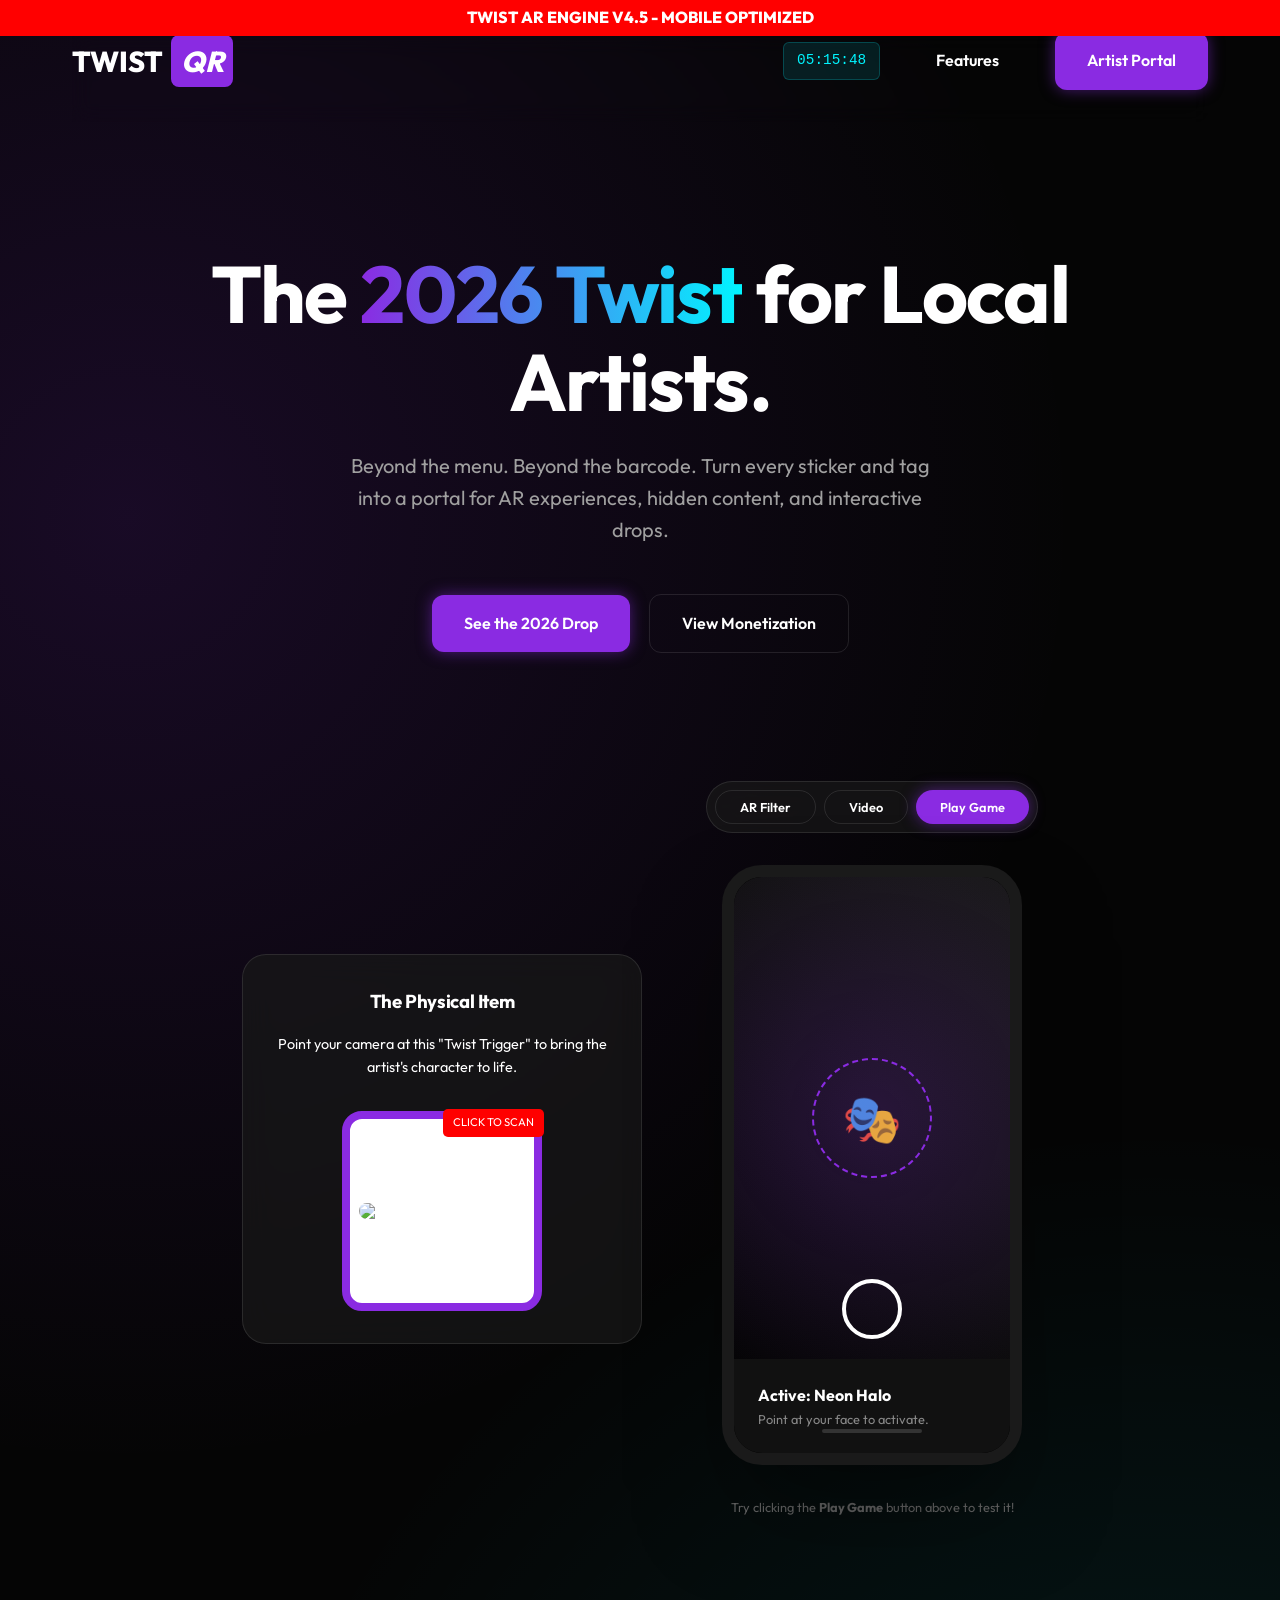
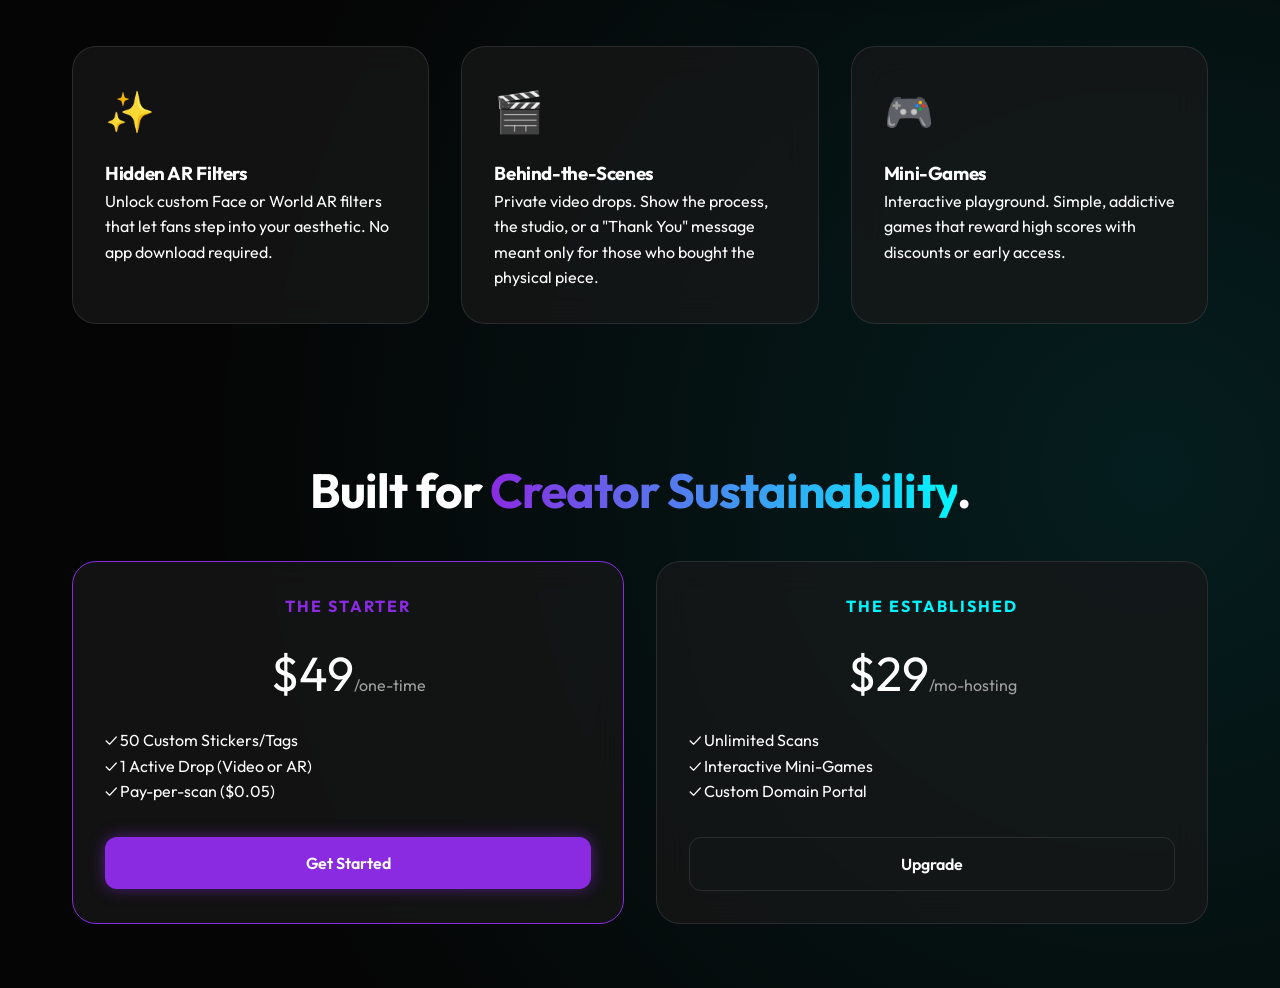
==== index.html @ 0dfcc11d "Add files via upload" ====
<!DOCTYPE html>
<html lang="en">
<head>
    <meta charset="UTF-8">
    <meta name="viewport" content="width=device-width, initial-scale=1.0">
    <title>TwistQR | The 2026 Artist Drop</title>
    <link rel="stylesheet" href="style.css">
    <link rel="preconnect" href="https://fonts.googleapis.com">
    <link rel="preconnect" href="https://fonts.gstatic.com" crossorigin>
    <link href="https://fonts.googleapis.com/css2?family=Outfit:wght@300;400;600;800&display=swap" rel="stylesheet">
    <link href="https://fonts.googleapis.com/css2?family=Outfit:wght@300;400;600;800&display=swap" rel="stylesheet">
    <!-- AR Essentials: Optimized for Mobile -->
    <script src="https://aframe.io/releases/1.4.2/aframe.min.js" defer></script>
    <script src="https://cdn.jsdelivr.net/npm/mind-ar@1.2.2/dist/mindar-image-aframe.prod.js" defer></script>
    <!-- Gesture Interactions for AR -->
    <script src="https://raw.githack.com/fcor/arjs-gestures/master/dist/gestures.js" defer></script>
    <style>
        #ar-container {
            display: none;
            position: fixed;
            top: 0; left: 0;
            width: 100%; height: 100%;
            z-index: 10000;
            background: #000;
        }
        #mobile-warning {
            display: none;
            background: #ffaa00;
            color: black;
            padding: 1rem;
            text-align: center;
            font-weight: bold;
            position: fixed;
            bottom: 0; width: 100%;
            z-index: 20000;
        }
    </style>
</head>
<body>
    <div id="update-banner">TWIST AR ENGINE V4.5 - MOBILE OPTIMIZED</div>
    <div id="mobile-warning">⚠️ AR Engine works best on Mobile. Please open this site on your phone!</div>
    
    <!-- Real AR Viewport -->
    <div id="ar-container">
        <div class="ar-ui" style="position: absolute; bottom: 40px; left: 50%; transform: translateX(-50%); z-index: 10001; display: flex; flex-direction: column; align-items: center; gap: 1rem;">
            <p id="ar-status" style="color: white; background: rgba(0,0,0,0.7); padding: 12px 24px; border-radius: 30px; border: 1px solid var(--accent-secondary); font-size: 0.9rem;">Initializing Camera...</p>
            <button class="btn btn-primary" onclick="exitAR()">Back to Studio</button>
        </div>
        <a-scene mindar-image="imageTargetSrc: https://cdn.jsdelivr.net/gh/hiukim/mind-ar-js@1.2.2/examples/image-tracking/assets/card-example/card.mind; autoStart: false; uiLoading: no; uiScanning: no;" color-space="sRGB" renderer="colorManagement: true, physicallyCorrectLights" vr-mode-ui="enabled: false" device-orientation-permission-ui="enabled: false" gesture-detector>
            <a-assets>
                <a-asset-item id="avatarModel" src="https://cdn.jsdelivr.net/gh/hiukim/mind-ar-js@1.2.2/examples/image-tracking/assets/card-example/softbar/scene.gltf"></a-asset-item>
            </a-assets>

            <a-camera position="0 0 0" look-controls="enabled: false"></a-camera>

            <!-- Added gesture-handler to allow pinching to scale and dragging to rotate -->
            <a-entity mindar-image-target="targetIndex: 0" id="ar-target">
                <a-gltf-model rotation="0 0 0 " position="0 0 0.1" scale="0.005 0.005 0.005" src="#avatarModel" gesture-handler="minScale: 0.001; maxScale: 0.05"></a-gltf-model>
            </a-entity>
        </a-scene>
    </div>

    <div class="container">
        <header>
            <div class="logo">TWIST<span>QR</span></div>
            <nav style="display: flex; align-items: center; gap: 1.5rem;">
                <div id="system-clock" style="font-family: monospace; color: var(--accent-secondary); font-size: 0.9rem; background: rgba(0, 245, 255, 0.1); padding: 0.4rem 0.8rem; border-radius: 6px; border: 1px solid rgba(0, 245, 255, 0.2);">11:23:15</div>
                <a href="#features" class="btn btn-outline" style="border: none;">Features</a>
                <a href="dashboard.html" class="btn btn-primary">Artist Portal</a>
            </nav>
        </header>

        <section class="hero">
            <h1 class="floating">The <span class="gradient-text">2026 Twist</span> for Local Artists.</h1>
            <p>Beyond the menu. Beyond the barcode. Turn every sticker and tag into a portal for AR experiences, hidden content, and interactive drops.</p>
            <div class="hero-cta">
                <a href="#demo" class="btn btn-primary">See the 2026 Drop</a>
                <a href="#pricing" class="btn btn-outline" style="margin-left: 1rem;">View Monetization</a>
            </div>
        </section>

        <section id="demo" style="padding: 4rem 0;">
            <div style="display: flex; justify-content: center; align-items: center; gap: 4rem; flex-wrap: wrap;">
                <div class="glass-card" style="max-width: 400px; display: flex; flex-direction: column; align-items: center;">
                    <h3>The Physical Item</h3>
                    <p style="margin: 1rem 0; font-size: 0.9rem; text-align: center;">Point your camera at this "Twist Trigger" to bring the artist's character to life.</p>
                    
                    <div id="sticker-mockup" style="width: 200px; height: 200px; background: white; border-radius: 20px; border: 8px solid var(--accent-primary); display: flex; align-items: center; justify-content: center; position: relative; margin-top: 1rem; cursor: pointer;" onclick="startAR()">
                        <img src="https://cdn.jsdelivr.net/gh/hiukim/mind-ar-js@1.2.2/examples/image-tracking/assets/card-example/card.png" style="width: 90%; border-radius: 10px;">
                        <div style="position: absolute; top: -10px; right: -10px; background: red; color: white; padding: 5px 10px; border-radius: 5px; font-size: 0.7rem;">CLICK TO SCAN</div>
                    </div>
                </div>
                
                <div style="display: flex; flex-direction: column; align-items: center; gap: 1rem;">
                    <!-- Manual Controls -->
                    <div class="glass-card" style="padding: 0.5rem; border-radius: 50px; display: flex; gap: 0.5rem; margin-bottom: 1rem;">
                        <button class="btn btn-outline" style="padding: 0.5rem 1.5rem; font-size: 0.8rem; border-radius: 40px;" onclick="manualLoad('ar')">AR Filter</button>
                        <button class="btn btn-outline" style="padding: 0.5rem 1.5rem; font-size: 0.8rem; border-radius: 40px;" onclick="manualLoad('video')">Video</button>
                        <button class="btn btn-primary" style="padding: 0.5rem 1.5rem; font-size: 0.8rem; border-radius: 40px;" onclick="manualLoad('game')">Play Game</button>
                    </div>

                    <div class="mobile-frame">
                        <div class="mobile-content" id="mobile-viewport">
                            <!-- Content will be injected by main.js -->
                            <div style="padding: 2rem; text-align: center;">
                                <p style="margin-top: 50%;">Scanning...</p>
                            </div>
                        </div>
                        <div style="position: absolute; bottom: 20px; left: 50%; transform: translateX(-50%); width: 100px; height: 4px; background: #333; border-radius: 2px;"></div>
                    </div>
                    <p style="font-size: 0.8rem; color: #666; margin-top: 1rem;">Try clicking the <b>Play Game</b> button above to test it!</p>
                </div>
            </div>
        </section>

        <section id="features" class="features">
            <div class="glass-card">
                <span class="feature-icon">✨</span>
                <h3>Hidden AR Filters</h3>
                <p>Unlock custom Face or World AR filters that let fans step into your aesthetic. No app download required.</p>
            </div>
            <div class="glass-card">
                <span class="feature-icon">🎬</span>
                <h3>Behind-the-Scenes</h3>
                <p>Private video drops. Show the process, the studio, or a "Thank You" message meant only for those who bought the physical piece.</p>
            </div>
            <div class="glass-card">
                <span class="feature-icon">🎮</span>
                <h3>Mini-Games</h3>
                <p>Interactive playground. Simple, addictive games that reward high scores with discounts or early access.</p>
            </div>
        </section>

        <section id="pricing" style="padding: 4rem 0; text-align: center;">
            <h2 style="font-size: 3rem; margin-bottom: 2rem;">Built for <span class="gradient-text">Creator Sustainability</span>.</h2>
            <div style="display: flex; justify-content: center; gap: 2rem; flex-wrap: wrap;">
                <div class="glass-card" style="flex: 1; min-width: 300px; border-color: var(--accent-primary);">
                    <h4 style="color: var(--accent-primary); letter-spacing: 2px;">THE STARTER</h4>
                    <div style="font-size: 3rem; margin: 1rem 0;">$49<span style="font-size: 1rem; color: var(--text-muted);">/one-time</span></div>
                    <ul style="list-style: none; padding: 0; text-align: left; margin-bottom: 2rem;">
                        <li>✓ 50 Custom Stickers/Tags</li>
                        <li>✓ 1 Active Drop (Video or AR)</li>
                        <li>✓ Pay-per-scan ($0.05)</li>
                    </ul>
                    <button class="btn btn-primary" style="width: 100%;">Get Started</button>
                </div>
                <div class="glass-card" style="flex: 1; min-width: 300px;">
                    <h4 style="color: var(--accent-secondary); letter-spacing: 2px;">THE ESTABLISHED</h4>
                    <div style="font-size: 3rem; margin: 1rem 0;">$29<span style="font-size: 1rem; color: var(--text-muted);">/mo-hosting</span></div>
                    <ul style="list-style: none; padding: 0; text-align: left; margin-bottom: 2rem;">
                        <li>✓ Unlimited Scans</li>
                        <li>✓ Interactive Mini-Games</li>
                        <li>✓ Custom Domain Portal</li>
                    </ul>
                    <button class="btn btn-outline" style="width: 100%;">Upgrade</button>
                </div>
            </div>
        </section>
    </div>

    <script src="main.js"></script>
</body>
</html>
---- style.css ----
:root {
  /* VERSION 3.0 - CONFIRMED UPDATE 11:45 AM */
  --bg-deep: #050505;
  --bg-card: rgba(25, 25, 25, 0.7);
  --accent-primary: #8a2be2;
  --accent-secondary: #00f5ff;
  --text-main: #ffffff;
  --text-muted: #a0a0a0;
  --glass-border: rgba(255, 255, 255, 0.1);
  --neon-glow: 0 0 15px rgba(138, 43, 226, 0.5);
  --transition-smooth: all 0.4s cubic-bezier(0.23, 1, 0.32, 1);
}

#update-banner {
  background: #ff0000;
  color: white;
  text-align: center;
  padding: 5px;
  font-weight: 800;
  position: fixed;
  top: 0;
  left: 0;
  width: 100%;
  z-index: 9999;
}

* {
  margin: 0;
  padding: 0;
  box-sizing: border-box;
  font-family: 'Outfit', -apple-system, BlinkMacSystemFont, 'Segoe UI', Roboto, sans-serif;
}

body {
  background-color: var(--bg-deep);
  color: var(--text-main);
  line-height: 1.6;
  overflow-x: hidden;
  background-image: 
    radial-gradient(circle at 10% 20%, rgba(138, 43, 226, 0.15) 0%, transparent 40%),
    radial-gradient(circle at 90% 80%, rgba(0, 245, 255, 0.1) 0%, transparent 40%);
  min-height: 100vh;
}

/* Typography */
h1, h2, h3 {
  font-weight: 700;
  letter-spacing: -0.02em;
}

.gradient-text {
  background: linear-gradient(90deg, var(--accent-primary), var(--accent-secondary));
  -webkit-background-clip: text;
  -webkit-text-fill-color: transparent;
  background-clip: text;
}

/* Layout Components */
.container {
  max-width: 1200px;
  margin: 0 auto;
  padding: 0 2rem;
}

header {
  padding: 2rem 0;
  display: flex;
  justify-content: space-between;
  align-items: center;
  backdrop-filter: blur(10px);
  position: sticky;
  top: 0;
  z-index: 100;
}

.logo {
  font-size: 1.8rem;
  font-weight: 800;
  display: flex;
  align-items: center;
  gap: 0.5rem;
}

.logo span {
  background: var(--accent-primary);
  padding: 0.2rem 0.6rem;
  border-radius: 8px;
  color: white;
  font-style: italic;
}

/* Hero Section */
.hero {
  padding: 8rem 0 4rem;
  text-align: center;
  display: flex;
  flex-direction: column;
  align-items: center;
}

.hero h1 {
  font-size: 5rem;
  line-height: 1.1;
  margin-bottom: 1.5rem;
  max-width: 900px;
}

.hero p {
  font-size: 1.25rem;
  color: var(--text-muted);
  max-width: 600px;
  margin-bottom: 3rem;
}

/* Glassmorphism Controls */
.glass-card {
  background: var(--bg-card);
  backdrop-filter: blur(16px);
  -webkit-backdrop-filter: blur(16px);
  border: 1px solid var(--glass-border);
  border-radius: 24px;
  padding: 2rem;
  transition: var(--transition-smooth);
}

.glass-card:hover {
  border-color: rgba(138, 43, 226, 0.4);
  transform: translateY(-5px);
  box-shadow: 0 20px 40px rgba(0, 0, 0, 0.4);
}

/* Buttons */
.btn {
  padding: 1rem 2rem;
  border-radius: 12px;
  font-weight: 600;
  cursor: pointer;
  transition: var(--transition-smooth);
  border: none;
  font-size: 1rem;
  text-decoration: none;
  display: inline-block;
}

.btn-primary {
  background: var(--accent-primary);
  color: white;
  box-shadow: var(--neon-glow);
}

.btn-primary:hover {
  background: #9d4edd;
  transform: scale(1.05);
  box-shadow: 0 0 25px rgba(138, 43, 226, 0.8);
}

.btn-outline {
  background: transparent;
  color: white;
  border: 1px solid var(--glass-border);
}

.btn-outline:hover {
  background: rgba(255, 255, 255, 0.05);
  border-color: white;
}

/* Features Grid */
.features {
  display: grid;
  grid-template-columns: repeat(auto-fit, minmax(300px, 1fr));
  gap: 2rem;
  margin: 4rem 0;
}

.feature-icon {
  font-size: 2.5rem;
  margin-bottom: 1rem;
  display: block;
}

/* Mini Game Preview */
#game-canvas {
  width: 100%;
  height: 100%;
  background: #000;
}

/* Drop Preview - Mobile Mockup */
.mobile-frame {
  width: 300px;
  height: 600px;
  border: 12px solid #1a1a1a;
  border-radius: 40px;
  overflow: hidden;
  position: relative;
  background: #000;
  box-shadow: 0 50px 100px -20px rgba(0,0,0,0.5);
}

@keyframes pulse {
  0% { transform: scale(1); opacity: 0.2; }
  50% { transform: scale(1.1); opacity: 0.4; }
  100% { transform: scale(1); opacity: 0.2; }
}

.mobile-content {
  height: 100%;
  width: 100%;
  display: flex;
  flex-direction: column;
  transition: opacity 0.3s ease;
}

/* Animations */
@keyframes float {
  0% { transform: translateY(0px); }
  50% { transform: translateY(-10px); }
  100% { transform: translateY(0px); }
}

.floating {
  animation: float 4s ease-in-out infinite;
}

/* Responsive */
@media (max-width: 768px) {
  .hero h1 {
    font-size: 3.5rem;
  }
}
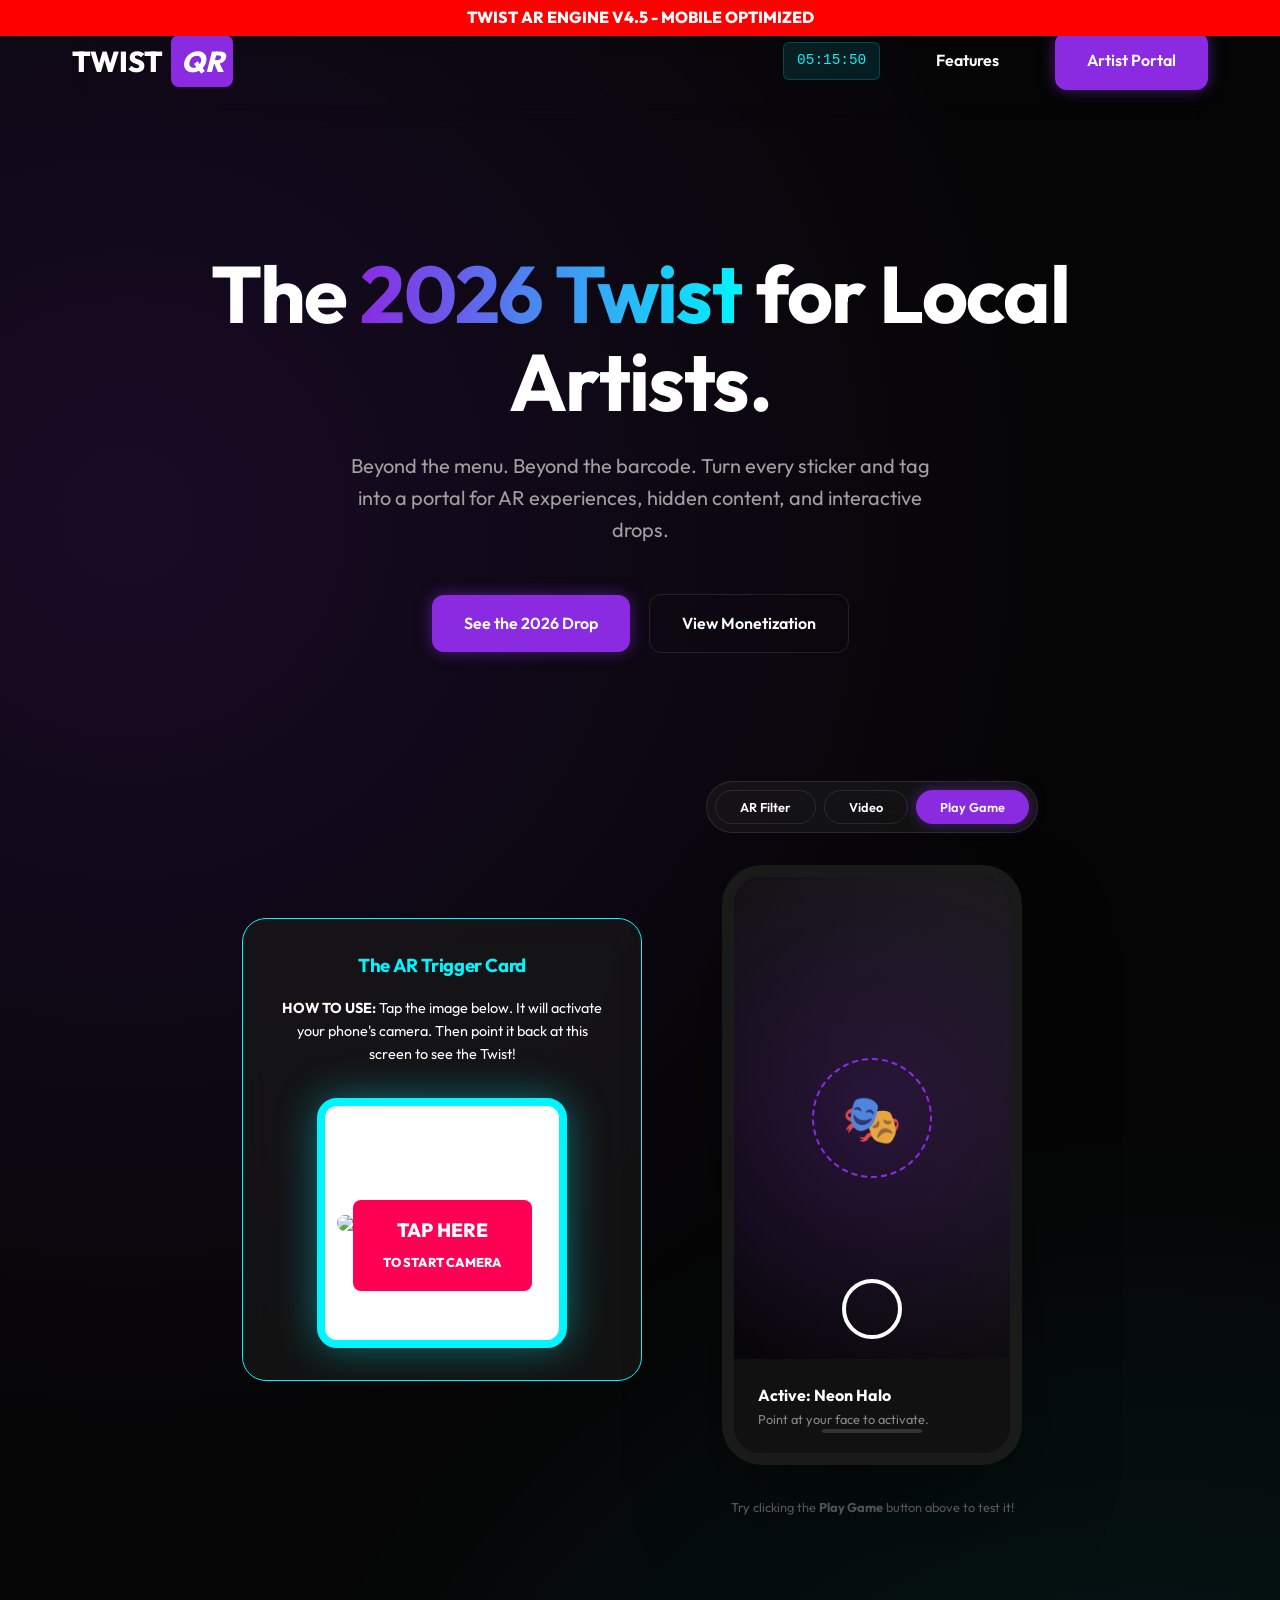
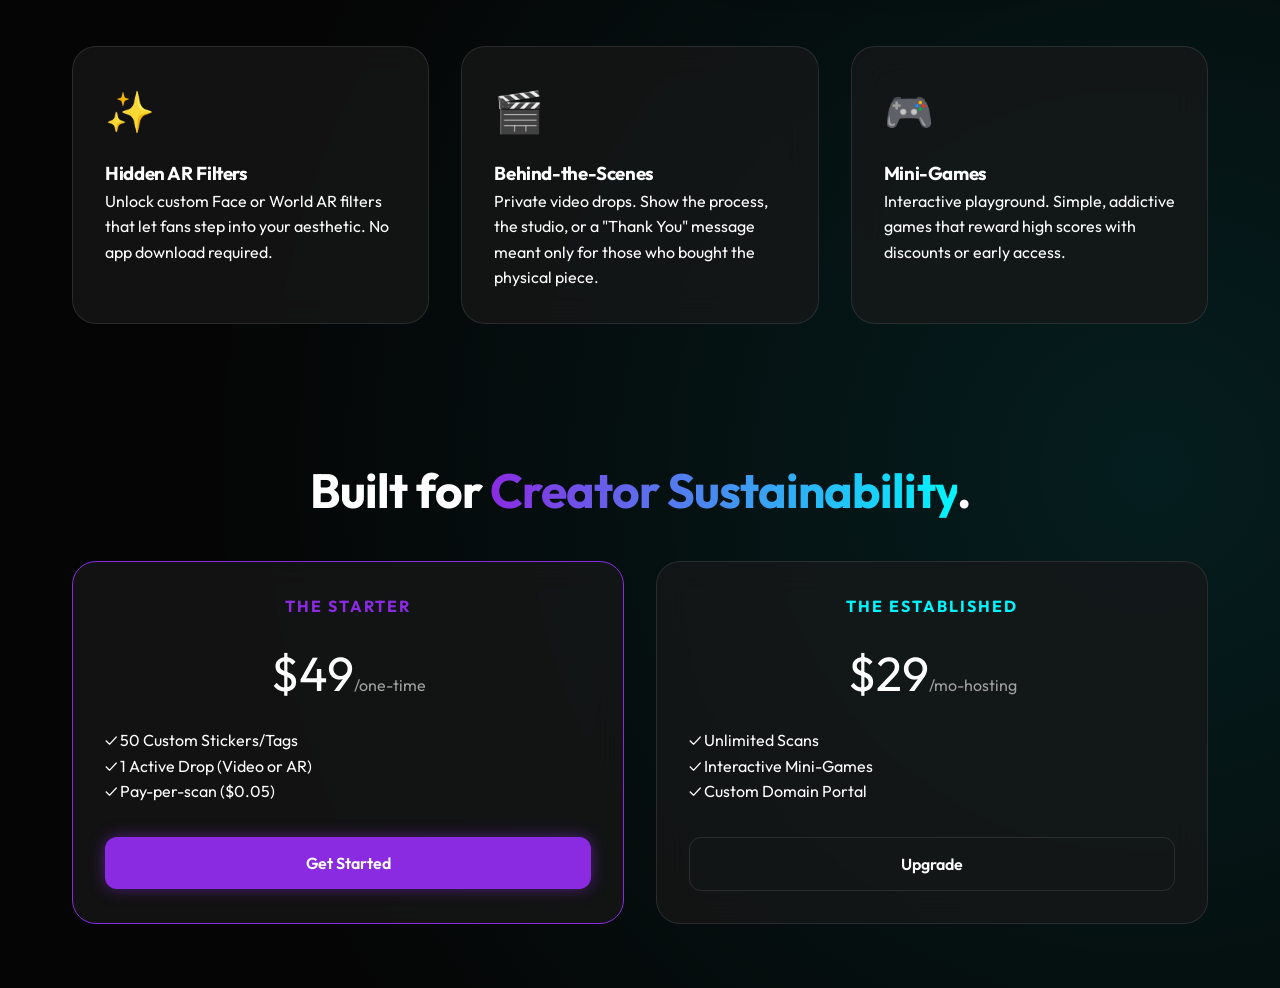
==== commit 41f81596: "Add files via upload" ====
--- a/index.html
+++ b/index.html
@@ -46,7 +46,7 @@
             <p id="ar-status" style="color: white; background: rgba(0,0,0,0.7); padding: 12px 24px; border-radius: 30px; border: 1px solid var(--accent-secondary); font-size: 0.9rem;">Initializing Camera...</p>
             <button class="btn btn-primary" onclick="exitAR()">Back to Studio</button>
         </div>
-        <a-scene mindar-image="imageTargetSrc: https://cdn.jsdelivr.net/gh/hiukim/mind-ar-js@1.2.2/examples/image-tracking/assets/card-example/card.mind; autoStart: false; uiLoading: no; uiScanning: no;" color-space="sRGB" renderer="colorManagement: true, physicallyCorrectLights" vr-mode-ui="enabled: false" device-orientation-permission-ui="enabled: false" gesture-detector>
+        <a-scene mindar-image="imageTargetSrc: https://cdn.jsdelivr.net/gh/hiukim/mind-ar-js@1.2.2/examples/image-tracking/assets/card-example/card.mind; autoStart: false; uiLoading: no; uiScanning: no;" color-space="sRGB" renderer="colorManagement: true, physicallyCorrectLights" vr-mode-ui="enabled: false" device-orientation-permission-ui="enabled: false" gesture-detector embedded>
             <a-assets>
                 <a-asset-item id="avatarModel" src="https://cdn.jsdelivr.net/gh/hiukim/mind-ar-js@1.2.2/examples/image-tracking/assets/card-example/softbar/scene.gltf"></a-asset-item>
             </a-assets>
@@ -81,13 +81,13 @@
 
         <section id="demo" style="padding: 4rem 0;">
             <div style="display: flex; justify-content: center; align-items: center; gap: 4rem; flex-wrap: wrap;">
-                <div class="glass-card" style="max-width: 400px; display: flex; flex-direction: column; align-items: center;">
-                    <h3>The Physical Item</h3>
-                    <p style="margin: 1rem 0; font-size: 0.9rem; text-align: center;">Point your camera at this "Twist Trigger" to bring the artist's character to life.</p>
+                <div class="glass-card" style="max-width: 400px; display: flex; flex-direction: column; align-items: center; border-color: var(--accent-secondary);">
+                    <h3 style="color: var(--accent-secondary);">The AR Trigger Card</h3>
+                    <p style="margin: 1rem 0; font-size: 0.9rem; text-align: center;"><b>HOW TO USE:</b> Tap the image below. It will activate your phone's camera. Then point it back at this screen to see the Twist!</p>
                     
-                    <div id="sticker-mockup" style="width: 200px; height: 200px; background: white; border-radius: 20px; border: 8px solid var(--accent-primary); display: flex; align-items: center; justify-content: center; position: relative; margin-top: 1rem; cursor: pointer;" onclick="startAR()">
+                    <div id="sticker-mockup" style="width: 250px; height: 250px; background: white; border-radius: 20px; border: 8px solid var(--accent-secondary); display: flex; align-items: center; justify-content: center; position: relative; margin-top: 1rem; cursor: pointer; box-shadow: 0 0 40px rgba(0, 245, 255, 0.4);" onclick="startAR()">
                         <img src="https://cdn.jsdelivr.net/gh/hiukim/mind-ar-js@1.2.2/examples/image-tracking/assets/card-example/card.png" style="width: 90%; border-radius: 10px;">
-                        <div style="position: absolute; top: -10px; right: -10px; background: red; color: white; padding: 5px 10px; border-radius: 5px; font-size: 0.7rem;">CLICK TO SCAN</div>
+                        <div style="position: absolute; top: 40%; background: #ff0055; color: white; padding: 15px 30px; border-radius: 8px; font-weight: 800; font-size: 1.2rem; transform: scale(1); animation: pulse 2s infinite; text-align: center;">TAP HERE<br><span style="font-size: 0.8rem;">TO START CAMERA</span></div>
                     </div>
                 </div>
                 
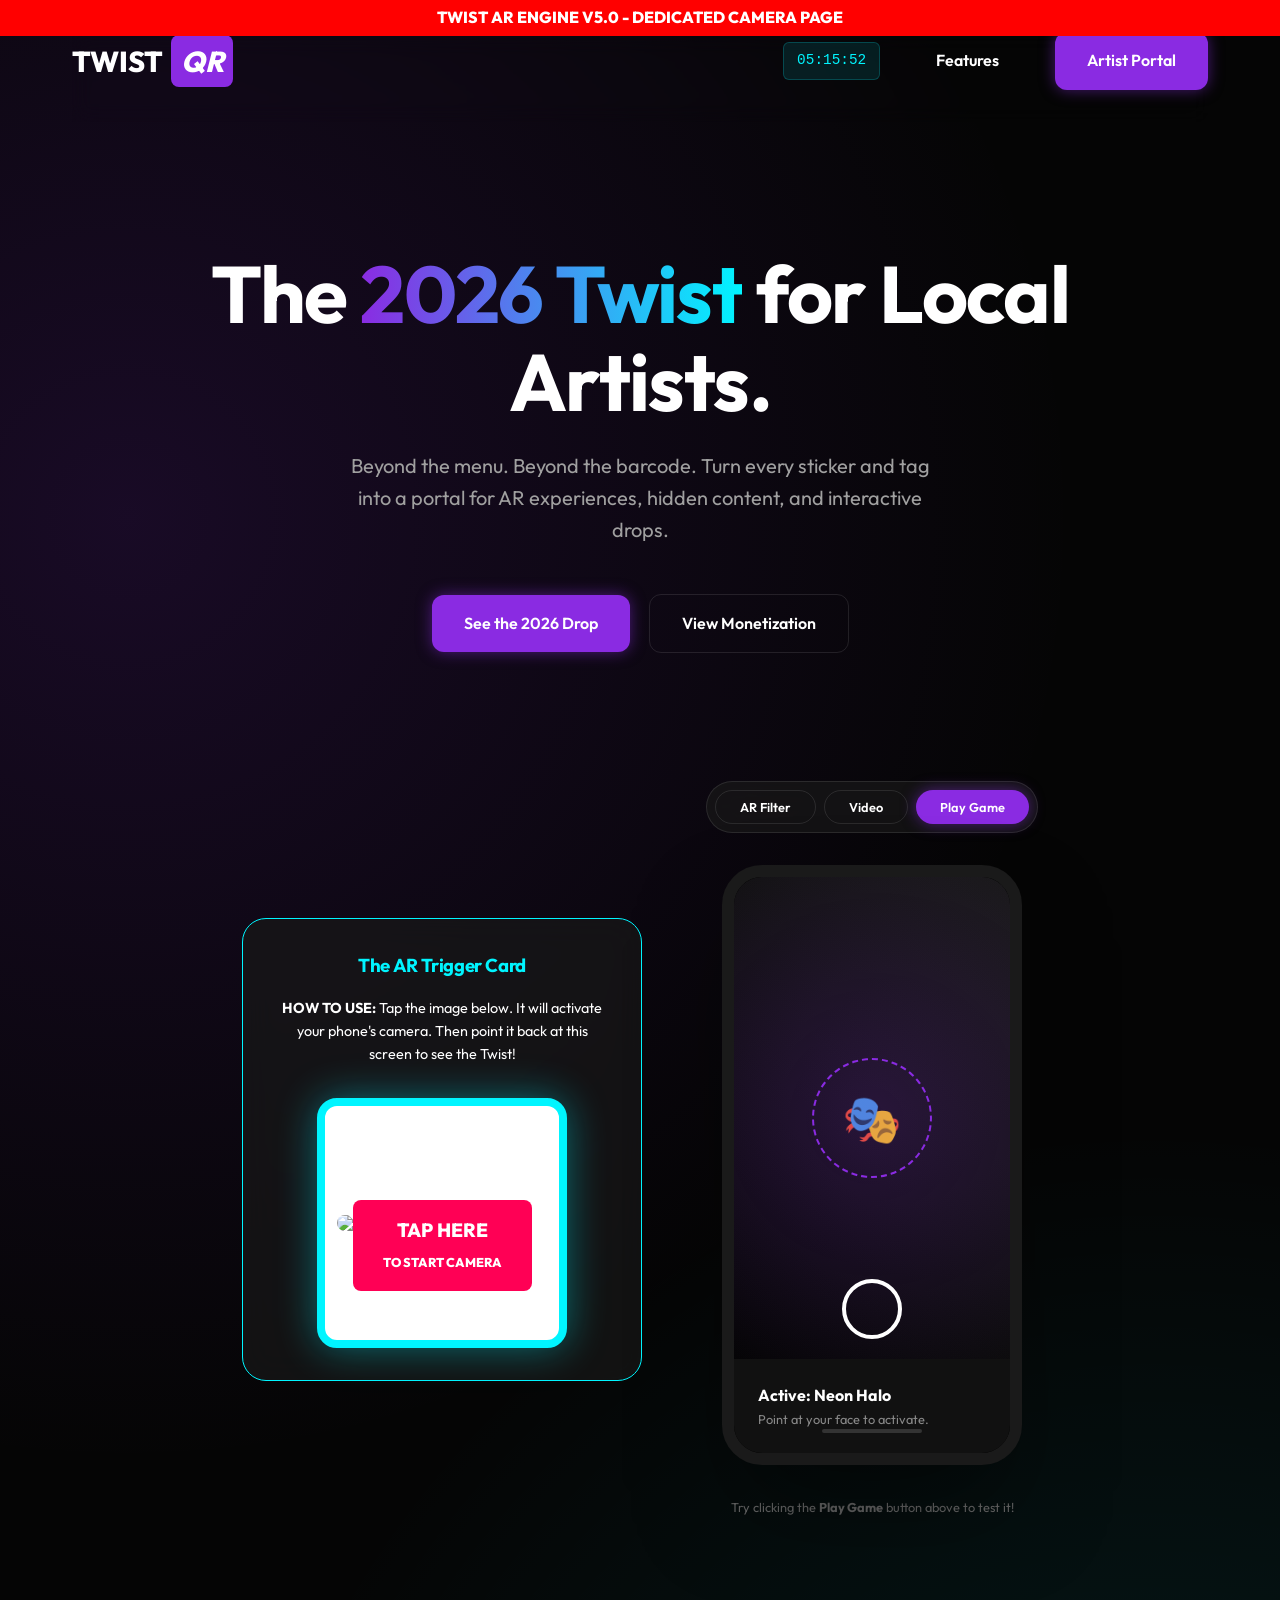
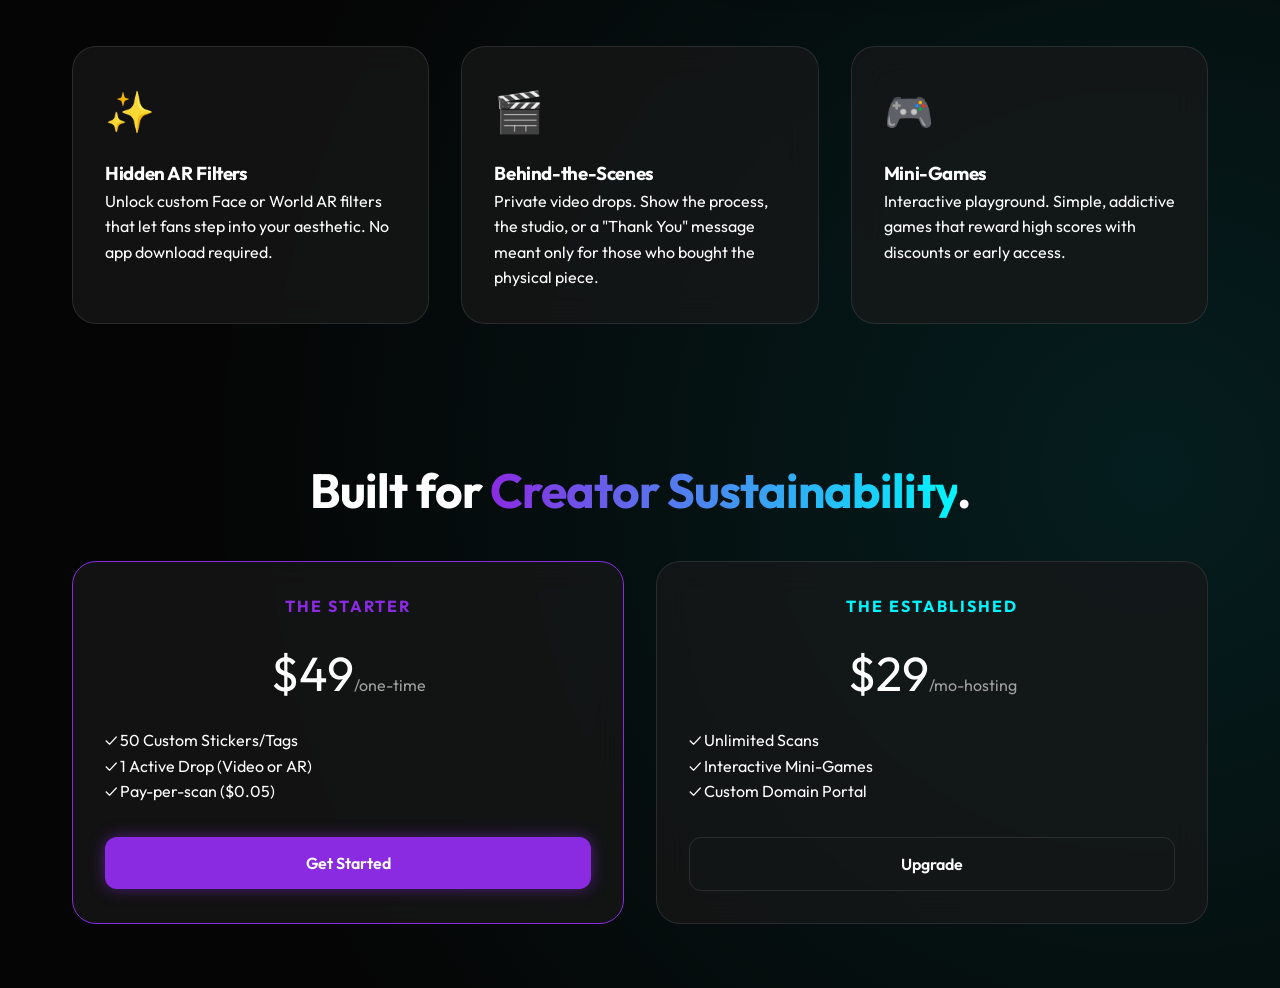
==== commit a26ebfbf: "Add files via upload" ====
--- a/index.html
+++ b/index.html
@@ -9,56 +9,9 @@
     <link rel="preconnect" href="https://fonts.gstatic.com" crossorigin>
     <link href="https://fonts.googleapis.com/css2?family=Outfit:wght@300;400;600;800&display=swap" rel="stylesheet">
     <link href="https://fonts.googleapis.com/css2?family=Outfit:wght@300;400;600;800&display=swap" rel="stylesheet">
-    <!-- AR Essentials: Optimized for Mobile -->
-    <script src="https://aframe.io/releases/1.4.2/aframe.min.js" defer></script>
-    <script src="https://cdn.jsdelivr.net/npm/mind-ar@1.2.2/dist/mindar-image-aframe.prod.js" defer></script>
-    <!-- Gesture Interactions for AR -->
-    <script src="https://raw.githack.com/fcor/arjs-gestures/master/dist/gestures.js" defer></script>
-    <style>
-        #ar-container {
-            display: none;
-            position: fixed;
-            top: 0; left: 0;
-            width: 100%; height: 100%;
-            z-index: 10000;
-            background: #000;
-        }
-        #mobile-warning {
-            display: none;
-            background: #ffaa00;
-            color: black;
-            padding: 1rem;
-            text-align: center;
-            font-weight: bold;
-            position: fixed;
-            bottom: 0; width: 100%;
-            z-index: 20000;
-        }
-    </style>
 </head>
 <body>
-    <div id="update-banner">TWIST AR ENGINE V4.5 - MOBILE OPTIMIZED</div>
-    <div id="mobile-warning">⚠️ AR Engine works best on Mobile. Please open this site on your phone!</div>
-    
-    <!-- Real AR Viewport -->
-    <div id="ar-container">
-        <div class="ar-ui" style="position: absolute; bottom: 40px; left: 50%; transform: translateX(-50%); z-index: 10001; display: flex; flex-direction: column; align-items: center; gap: 1rem;">
-            <p id="ar-status" style="color: white; background: rgba(0,0,0,0.7); padding: 12px 24px; border-radius: 30px; border: 1px solid var(--accent-secondary); font-size: 0.9rem;">Initializing Camera...</p>
-            <button class="btn btn-primary" onclick="exitAR()">Back to Studio</button>
-        </div>
-        <a-scene mindar-image="imageTargetSrc: https://cdn.jsdelivr.net/gh/hiukim/mind-ar-js@1.2.2/examples/image-tracking/assets/card-example/card.mind; autoStart: false; uiLoading: no; uiScanning: no;" color-space="sRGB" renderer="colorManagement: true, physicallyCorrectLights" vr-mode-ui="enabled: false" device-orientation-permission-ui="enabled: false" gesture-detector embedded>
-            <a-assets>
-                <a-asset-item id="avatarModel" src="https://cdn.jsdelivr.net/gh/hiukim/mind-ar-js@1.2.2/examples/image-tracking/assets/card-example/softbar/scene.gltf"></a-asset-item>
-            </a-assets>
-
-            <a-camera position="0 0 0" look-controls="enabled: false"></a-camera>
-
-            <!-- Added gesture-handler to allow pinching to scale and dragging to rotate -->
-            <a-entity mindar-image-target="targetIndex: 0" id="ar-target">
-                <a-gltf-model rotation="0 0 0 " position="0 0 0.1" scale="0.005 0.005 0.005" src="#avatarModel" gesture-handler="minScale: 0.001; maxScale: 0.05"></a-gltf-model>
-            </a-entity>
-        </a-scene>
-    </div>
+    <div id="update-banner">TWIST AR ENGINE V5.0 - DEDICATED CAMERA PAGE</div>
 
     <div class="container">
         <header>
@@ -85,7 +38,7 @@
                     <h3 style="color: var(--accent-secondary);">The AR Trigger Card</h3>
                     <p style="margin: 1rem 0; font-size: 0.9rem; text-align: center;"><b>HOW TO USE:</b> Tap the image below. It will activate your phone's camera. Then point it back at this screen to see the Twist!</p>
                     
-                    <div id="sticker-mockup" style="width: 250px; height: 250px; background: white; border-radius: 20px; border: 8px solid var(--accent-secondary); display: flex; align-items: center; justify-content: center; position: relative; margin-top: 1rem; cursor: pointer; box-shadow: 0 0 40px rgba(0, 245, 255, 0.4);" onclick="startAR()">
+                    <div id="sticker-mockup" style="width: 250px; height: 250px; background: white; border-radius: 20px; border: 8px solid var(--accent-secondary); display: flex; align-items: center; justify-content: center; position: relative; margin-top: 1rem; cursor: pointer; box-shadow: 0 0 40px rgba(0, 245, 255, 0.4);" onclick="window.location.href='ar.html'">
                         <img src="https://cdn.jsdelivr.net/gh/hiukim/mind-ar-js@1.2.2/examples/image-tracking/assets/card-example/card.png" style="width: 90%; border-radius: 10px;">
                         <div style="position: absolute; top: 40%; background: #ff0055; color: white; padding: 15px 30px; border-radius: 8px; font-weight: 800; font-size: 1.2rem; transform: scale(1); animation: pulse 2s infinite; text-align: center;">TAP HERE<br><span style="font-size: 0.8rem;">TO START CAMERA</span></div>
                     </div>
--- a/style.css
+++ b/style.css
@@ -42,6 +42,17 @@
   min-height: 100vh;
 }
 
+/* --- A-FRAME SCROLL BUG FIX --- */
+html, body, html.a-fullscreen, body.a-fullscreen {
+  position: relative !important;
+  height: auto !important;
+  overflow-y: auto !important;
+  bottom: auto !important;
+  left: auto !important;
+  right: auto !important;
+  top: auto !important;
+}
+
 /* Typography */
 h1, h2, h3 {
   font-weight: 700;
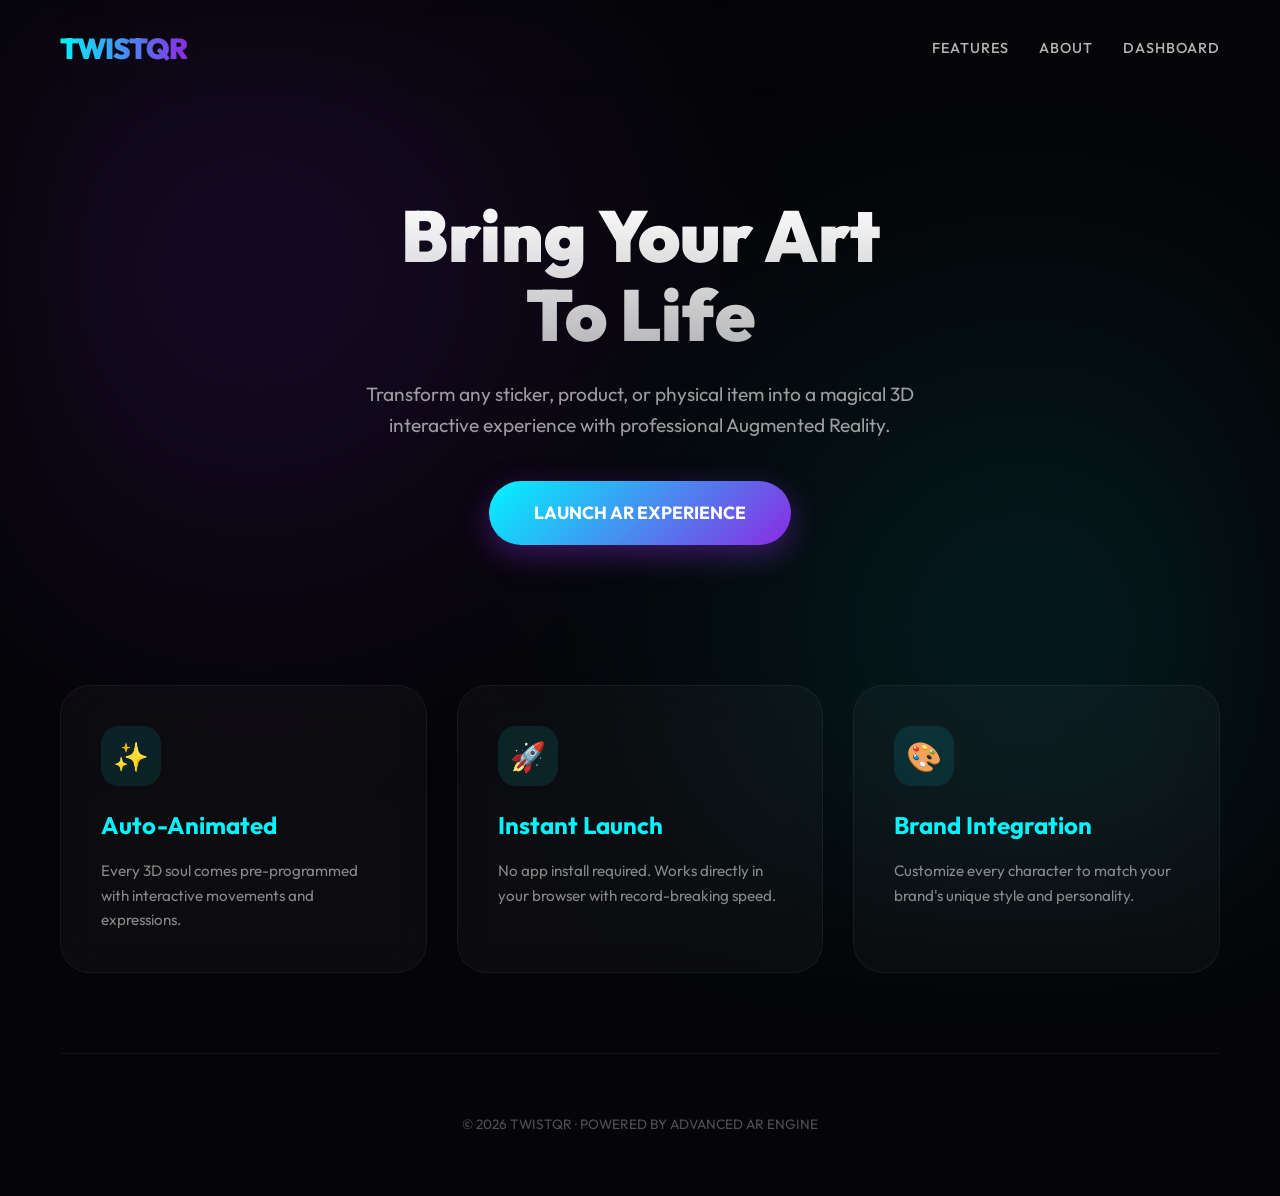
==== commit 7022c864: "Add files via upload" ====
--- a/index.html
+++ b/index.html
@@ -1,116 +1,57 @@
 <!DOCTYPE html>
 <html lang="en">
 <head>
-    <meta charset="UTF-8">
-    <meta name="viewport" content="width=device-width, initial-scale=1.0">
-    <title>TwistQR | The 2026 Artist Drop</title>
-    <link rel="stylesheet" href="style.css">
-    <link rel="preconnect" href="https://fonts.googleapis.com">
-    <link rel="preconnect" href="https://fonts.gstatic.com" crossorigin>
-    <link href="https://fonts.googleapis.com/css2?family=Outfit:wght@300;400;600;800&display=swap" rel="stylesheet">
-    <link href="https://fonts.googleapis.com/css2?family=Outfit:wght@300;400;600;800&display=swap" rel="stylesheet">
+  <meta charset="UTF-8">
+  <meta name="viewport" content="width=device-width, initial-scale=1.0">
+  <title>TwistQR | The Future of Interactive Art</title>
+  <link rel="stylesheet" href="style.css">
+  <link rel="preconnect" href="https://fonts.googleapis.com">
+  <link rel="preconnect" href="https://fonts.gstatic.com" crossorigin>
+  <link href="https://fonts.googleapis.com/css2?family=Outfit:wght@300;500;900&display=swap" rel="stylesheet">
+  <meta name="description" content="TwistQR brings your brand to life with professional Augmented Reality experiences.">
 </head>
 <body>
-    <div id="update-banner">TWIST AR ENGINE V5.0 - DEDICATED CAMERA PAGE</div>
+  <div class="bg-mesh"></div>
 
-    <div class="container">
-        <header>
-            <div class="logo">TWIST<span>QR</span></div>
-            <nav style="display: flex; align-items: center; gap: 1.5rem;">
-                <div id="system-clock" style="font-family: monospace; color: var(--accent-secondary); font-size: 0.9rem; background: rgba(0, 245, 255, 0.1); padding: 0.4rem 0.8rem; border-radius: 6px; border: 1px solid rgba(0, 245, 255, 0.2);">11:23:15</div>
-                <a href="#features" class="btn btn-outline" style="border: none;">Features</a>
-                <a href="dashboard.html" class="btn btn-primary">Artist Portal</a>
-            </nav>
-        </header>
+  <div class="container">
+    <nav>
+      <div class="logo">TWISTQR</div>
+      <ul class="nav-links">
+        <li><a href="#features">Features</a></li>
+        <li><a href="#about">About</a></li>
+        <li><a href="dashboard.html">Dashboard</a></li>
+      </ul>
+    </nav>
 
-        <section class="hero">
-            <h1 class="floating">The <span class="gradient-text">2026 Twist</span> for Local Artists.</h1>
-            <p>Beyond the menu. Beyond the barcode. Turn every sticker and tag into a portal for AR experiences, hidden content, and interactive drops.</p>
-            <div class="hero-cta">
-                <a href="#demo" class="btn btn-primary">See the 2026 Drop</a>
-                <a href="#pricing" class="btn btn-outline" style="margin-left: 1rem;">View Monetization</a>
-            </div>
-        </section>
+    <section class="hero">
+      <h1>Bring Your Art <br> <span style="color: #00f5ff;">To Life</span></h1>
+      <p>Transform any sticker, product, or physical item into a magical 3D interactive experience with professional Augmented Reality.</p>
+      <a href="ar.html" class="btn-primary">LAUNCH AR EXPERIENCE</a>
+    </section>
 
-        <section id="demo" style="padding: 4rem 0;">
-            <div style="display: flex; justify-content: center; align-items: center; gap: 4rem; flex-wrap: wrap;">
-                <div class="glass-card" style="max-width: 400px; display: flex; flex-direction: column; align-items: center; border-color: var(--accent-secondary);">
-                    <h3 style="color: var(--accent-secondary);">The AR Trigger Card</h3>
-                    <p style="margin: 1rem 0; font-size: 0.9rem; text-align: center;"><b>HOW TO USE:</b> Tap the image below. It will activate your phone's camera. Then point it back at this screen to see the Twist!</p>
-                    
-                    <div id="sticker-mockup" style="width: 250px; height: 250px; background: white; border-radius: 20px; border: 8px solid var(--accent-secondary); display: flex; align-items: center; justify-content: center; position: relative; margin-top: 1rem; cursor: pointer; box-shadow: 0 0 40px rgba(0, 245, 255, 0.4);" onclick="window.location.href='ar.html'">
-                        <img src="https://cdn.jsdelivr.net/gh/hiukim/mind-ar-js@1.2.2/examples/image-tracking/assets/card-example/card.png" style="width: 90%; border-radius: 10px;">
-                        <div style="position: absolute; top: 40%; background: #ff0055; color: white; padding: 15px 30px; border-radius: 8px; font-weight: 800; font-size: 1.2rem; transform: scale(1); animation: pulse 2s infinite; text-align: center;">TAP HERE<br><span style="font-size: 0.8rem;">TO START CAMERA</span></div>
-                    </div>
-                </div>
-                
-                <div style="display: flex; flex-direction: column; align-items: center; gap: 1rem;">
-                    <!-- Manual Controls -->
-                    <div class="glass-card" style="padding: 0.5rem; border-radius: 50px; display: flex; gap: 0.5rem; margin-bottom: 1rem;">
-                        <button class="btn btn-outline" style="padding: 0.5rem 1.5rem; font-size: 0.8rem; border-radius: 40px;" onclick="manualLoad('ar')">AR Filter</button>
-                        <button class="btn btn-outline" style="padding: 0.5rem 1.5rem; font-size: 0.8rem; border-radius: 40px;" onclick="manualLoad('video')">Video</button>
-                        <button class="btn btn-primary" style="padding: 0.5rem 1.5rem; font-size: 0.8rem; border-radius: 40px;" onclick="manualLoad('game')">Play Game</button>
-                    </div>
+    <section id="features" class="features">
+      <div class="feature-card">
+        <div class="icon-box">✨</div>
+        <h3>Auto-Animated</h3>
+        <p>Every 3D soul comes pre-programmed with interactive movements and expressions.</p>
+      </div>
+      <div class="feature-card">
+        <div class="icon-box">🚀</div>
+        <h3>Instant Launch</h3>
+        <p>No app install required. Works directly in your browser with record-breaking speed.</p>
+      </div>
+      <div class="feature-card">
+        <div class="icon-box">🎨</div>
+        <h3>Brand Integration</h3>
+        <p>Customize every character to match your brand's unique style and personality.</p>
+      </div>
+    </section>
 
-                    <div class="mobile-frame">
-                        <div class="mobile-content" id="mobile-viewport">
-                            <!-- Content will be injected by main.js -->
-                            <div style="padding: 2rem; text-align: center;">
-                                <p style="margin-top: 50%;">Scanning...</p>
-                            </div>
-                        </div>
-                        <div style="position: absolute; bottom: 20px; left: 50%; transform: translateX(-50%); width: 100px; height: 4px; background: #333; border-radius: 2px;"></div>
-                    </div>
-                    <p style="font-size: 0.8rem; color: #666; margin-top: 1rem;">Try clicking the <b>Play Game</b> button above to test it!</p>
-                </div>
-            </div>
-        </section>
+    <footer>
+      &copy; 2026 TWISTQR · POWERED BY ADVANCED AR ENGINE
+    </footer>
+  </div>
 
-        <section id="features" class="features">
-            <div class="glass-card">
-                <span class="feature-icon">✨</span>
-                <h3>Hidden AR Filters</h3>
-                <p>Unlock custom Face or World AR filters that let fans step into your aesthetic. No app download required.</p>
-            </div>
-            <div class="glass-card">
-                <span class="feature-icon">🎬</span>
-                <h3>Behind-the-Scenes</h3>
-                <p>Private video drops. Show the process, the studio, or a "Thank You" message meant only for those who bought the physical piece.</p>
-            </div>
-            <div class="glass-card">
-                <span class="feature-icon">🎮</span>
-                <h3>Mini-Games</h3>
-                <p>Interactive playground. Simple, addictive games that reward high scores with discounts or early access.</p>
-            </div>
-        </section>
-
-        <section id="pricing" style="padding: 4rem 0; text-align: center;">
-            <h2 style="font-size: 3rem; margin-bottom: 2rem;">Built for <span class="gradient-text">Creator Sustainability</span>.</h2>
-            <div style="display: flex; justify-content: center; gap: 2rem; flex-wrap: wrap;">
-                <div class="glass-card" style="flex: 1; min-width: 300px; border-color: var(--accent-primary);">
-                    <h4 style="color: var(--accent-primary); letter-spacing: 2px;">THE STARTER</h4>
-                    <div style="font-size: 3rem; margin: 1rem 0;">$49<span style="font-size: 1rem; color: var(--text-muted);">/one-time</span></div>
-                    <ul style="list-style: none; padding: 0; text-align: left; margin-bottom: 2rem;">
-                        <li>✓ 50 Custom Stickers/Tags</li>
-                        <li>✓ 1 Active Drop (Video or AR)</li>
-                        <li>✓ Pay-per-scan ($0.05)</li>
-                    </ul>
-                    <button class="btn btn-primary" style="width: 100%;">Get Started</button>
-                </div>
-                <div class="glass-card" style="flex: 1; min-width: 300px;">
-                    <h4 style="color: var(--accent-secondary); letter-spacing: 2px;">THE ESTABLISHED</h4>
-                    <div style="font-size: 3rem; margin: 1rem 0;">$29<span style="font-size: 1rem; color: var(--text-muted);">/mo-hosting</span></div>
-                    <ul style="list-style: none; padding: 0; text-align: left; margin-bottom: 2rem;">
-                        <li>✓ Unlimited Scans</li>
-                        <li>✓ Interactive Mini-Games</li>
-                        <li>✓ Custom Domain Portal</li>
-                    </ul>
-                    <button class="btn btn-outline" style="width: 100%;">Upgrade</button>
-                </div>
-            </div>
-        </section>
-    </div>
-
-    <script src="main.js"></script>
+  <script src="main.js"></script>
 </body>
 </html>
--- a/style.css
+++ b/style.css
@@ -1,83 +1,59 @@
 :root {
-  /* VERSION 3.0 - CONFIRMED UPDATE 11:45 AM */
-  --bg-deep: #050505;
-  --bg-card: rgba(25, 25, 25, 0.7);
-  --accent-primary: #8a2be2;
-  --accent-secondary: #00f5ff;
-  --text-main: #ffffff;
-  --text-muted: #a0a0a0;
-  --glass-border: rgba(255, 255, 255, 0.1);
-  --neon-glow: 0 0 15px rgba(138, 43, 226, 0.5);
-  --transition-smooth: all 0.4s cubic-bezier(0.23, 1, 0.32, 1);
-}
-
-#update-banner {
-  background: #ff0000;
-  color: white;
-  text-align: center;
-  padding: 5px;
-  font-weight: 800;
+  --primary: #00f5ff;
+  --secondary: #8a2be2;
+  --bg: #050508;
+  --card-bg: rgba(255, 255, 255, 0.03);
+  --glass: rgba(255, 255, 255, 0.05);
+  --text: #ffffff;
+}
+
+* {
+  margin: 0;
+  padding: 0;
+  box-sizing: border-box;
+}
+
+body {
+  font-family: 'Outfit', sans-serif;
+  background-color: var(--bg);
+  color: var(--text);
+  line-height: 1.6;
+  overflow-x: hidden;
+}
+
+/* Background Animation */
+.bg-mesh {
   position: fixed;
   top: 0;
   left: 0;
   width: 100%;
-  z-index: 9999;
-}
-
-* {
-  margin: 0;
-  padding: 0;
-  box-sizing: border-box;
-  font-family: 'Outfit', -apple-system, BlinkMacSystemFont, 'Segoe UI', Roboto, sans-serif;
-}
-
-body {
-  background-color: var(--bg-deep);
-  color: var(--text-main);
-  line-height: 1.6;
-  overflow-x: hidden;
-  background-image: 
-    radial-gradient(circle at 10% 20%, rgba(138, 43, 226, 0.15) 0%, transparent 40%),
-    radial-gradient(circle at 90% 80%, rgba(0, 245, 255, 0.1) 0%, transparent 40%);
-  min-height: 100vh;
-}
-
-/* --- A-FRAME SCROLL BUG FIX --- */
-html, body, html.a-fullscreen, body.a-fullscreen {
-  position: relative !important;
-  height: auto !important;
-  overflow-y: auto !important;
-  bottom: auto !important;
-  left: auto !important;
-  right: auto !important;
-  top: auto !important;
-}
-
-/* Typography */
-h1, h2, h3 {
-  font-weight: 700;
-  letter-spacing: -0.02em;
-}
-
-.gradient-text {
-  background: linear-gradient(90deg, var(--accent-primary), var(--accent-secondary));
-  -webkit-background-clip: text;
-  -webkit-text-fill-color: transparent;
-  background-clip: text;
-}
-
-/* Layout Components */
+  height: 100%;
+  background: 
+    radial-gradient(circle at 20% 30%, rgba(138, 43, 226, 0.15) 0%, transparent 40%),
+    radial-gradient(circle at 80% 70%, rgba(0, 245, 255, 0.1) 0%, transparent 40%);
+  filter: blur(80px);
+  z-index: -1;
+  animation: meshFlow 10s ease-in-out infinite alternate;
+}
+
+@keyframes meshFlow {
+  from { transform: scale(1); }
+  to { transform: scale(1.2) translate(5%, 5%); }
+}
+
+/* Container */
 .container {
   max-width: 1200px;
   margin: 0 auto;
-  padding: 0 2rem;
-}
-
-header {
-  padding: 2rem 0;
+  padding: 0 20px;
+}
+
+/* Navigation */
+nav {
   display: flex;
   justify-content: space-between;
   align-items: center;
+  padding: 25px 0;
   backdrop-filter: blur(10px);
   position: sticky;
   top: 0;
@@ -86,157 +62,150 @@
 
 .logo {
   font-size: 1.8rem;
-  font-weight: 800;
+  font-weight: 900;
+  letter-spacing: -1px;
+  background: linear-gradient(90deg, var(--primary), var(--secondary));
+  -webkit-background-clip: text;
+  -webkit-text-fill-color: transparent;
+}
+
+.nav-links {
   display: flex;
-  align-items: center;
-  gap: 0.5rem;
-}
-
-.logo span {
-  background: var(--accent-primary);
-  padding: 0.2rem 0.6rem;
-  border-radius: 8px;
-  color: white;
-  font-style: italic;
+  gap: 30px;
+  list-style: none;
+}
+
+.nav-links a {
+  color: rgba(255, 255, 255, 0.7);
+  text-decoration: none;
+  font-weight: 500;
+  transition: 0.3s;
+  font-size: 0.9rem;
+  text-transform: uppercase;
+  letter-spacing: 1px;
+}
+
+.nav-links a:hover {
+  color: var(--primary);
+  text-shadow: 0 0 10px rgba(0, 245, 255, 0.5);
 }
 
 /* Hero Section */
 .hero {
-  padding: 8rem 0 4rem;
+  padding: 100px 0 60px;
   text-align: center;
-  display: flex;
-  flex-direction: column;
-  align-items: center;
 }
 
 .hero h1 {
-  font-size: 5rem;
+  font-size: 4.5rem;
+  font-weight: 900;
   line-height: 1.1;
-  margin-bottom: 1.5rem;
-  max-width: 900px;
+  margin-bottom: 25px;
+  background: linear-gradient(180deg, #fff 0%, rgba(255,255,255,0.7) 100%);
+  -webkit-background-clip: text;
+  -webkit-text-fill-color: transparent;
 }
 
 .hero p {
-  font-size: 1.25rem;
-  color: var(--text-muted);
+  font-size: 1.2rem;
+  color: rgba(255, 255, 255, 0.6);
   max-width: 600px;
-  margin-bottom: 3rem;
-}
-
-/* Glassmorphism Controls */
-.glass-card {
-  background: var(--bg-card);
-  backdrop-filter: blur(16px);
-  -webkit-backdrop-filter: blur(16px);
-  border: 1px solid var(--glass-border);
-  border-radius: 24px;
-  padding: 2rem;
-  transition: var(--transition-smooth);
-}
-
-.glass-card:hover {
-  border-color: rgba(138, 43, 226, 0.4);
-  transform: translateY(-5px);
-  box-shadow: 0 20px 40px rgba(0, 0, 0, 0.4);
+  margin: 0 auto 40px;
 }
 
 /* Buttons */
-.btn {
-  padding: 1rem 2rem;
-  border-radius: 12px;
-  font-weight: 600;
-  cursor: pointer;
-  transition: var(--transition-smooth);
-  border: none;
-  font-size: 1rem;
+.btn-primary {
+  display: inline-block;
+  background: linear-gradient(135deg, var(--primary), var(--secondary));
+  color: white;
+  padding: 18px 45px;
+  border-radius: 50px;
   text-decoration: none;
-  display: inline-block;
-}
-
-.btn-primary {
-  background: var(--accent-primary);
-  color: white;
-  box-shadow: var(--neon-glow);
+  font-weight: 700;
+  font-size: 1.1rem;
+  box-shadow: 0 10px 30px rgba(138, 43, 226, 0.4);
+  transition: 0.4s cubic-bezier(0.175, 0.885, 0.32, 1.275);
 }
 
 .btn-primary:hover {
-  background: #9d4edd;
-  transform: scale(1.05);
-  box-shadow: 0 0 25px rgba(138, 43, 226, 0.8);
-}
-
-.btn-outline {
-  background: transparent;
-  color: white;
-  border: 1px solid var(--glass-border);
-}
-
-.btn-outline:hover {
-  background: rgba(255, 255, 255, 0.05);
-  border-color: white;
+  transform: translateY(-5px) scale(1.05);
+  box-shadow: 0 15px 40px rgba(0, 245, 255, 0.5);
 }
 
 /* Features Grid */
 .features {
   display: grid;
   grid-template-columns: repeat(auto-fit, minmax(300px, 1fr));
-  gap: 2rem;
-  margin: 4rem 0;
-}
-
-.feature-icon {
-  font-size: 2.5rem;
-  margin-bottom: 1rem;
-  display: block;
-}
-
-/* Mini Game Preview */
-#game-canvas {
-  width: 100%;
-  height: 100%;
-  background: #000;
-}
-
-/* Drop Preview - Mobile Mockup */
-.mobile-frame {
-  width: 300px;
-  height: 600px;
-  border: 12px solid #1a1a1a;
-  border-radius: 40px;
+  gap: 30px;
+  padding: 80px 0;
+}
+
+.feature-card {
+  background: var(--card-bg);
+  border: 1px solid rgba(255, 255, 255, 0.05);
+  padding: 40px;
+  border-radius: 30px;
+  backdrop-filter: blur(20px);
+  transition: 0.4s;
+  position: relative;
   overflow: hidden;
-  position: relative;
-  background: #000;
-  box-shadow: 0 50px 100px -20px rgba(0,0,0,0.5);
-}
-
-@keyframes pulse {
-  0% { transform: scale(1); opacity: 0.2; }
-  50% { transform: scale(1.1); opacity: 0.4; }
-  100% { transform: scale(1); opacity: 0.2; }
-}
-
-.mobile-content {
-  height: 100%;
-  width: 100%;
+}
+
+.feature-card::before {
+  content: '';
+  position: absolute;
+  top: 0; left: 0; width: 100%; height: 100%;
+  background: linear-gradient(135deg, transparent, rgba(0, 245, 255, 0.05));
+  opacity: 0;
+  transition: 0.4s;
+}
+
+.feature-card:hover {
+  transform: translateY(-10px);
+  border-color: var(--primary);
+  box-shadow: 0 20px 40px rgba(0, 0, 0, 0.4);
+}
+
+.feature-card:hover::before {
+  opacity: 1;
+}
+
+.feature-card h3 {
+  font-size: 1.5rem;
+  margin: 20px 0 15px;
+  color: var(--primary);
+}
+
+.feature-card p {
+  color: rgba(255, 255, 255, 0.5);
+  font-size: 0.95rem;
+}
+
+.icon-box {
+  width: 60px;
+  height: 60px;
+  background: rgba(0, 245, 255, 0.1);
+  border-radius: 18px;
   display: flex;
-  flex-direction: column;
-  transition: opacity 0.3s ease;
-}
-
-/* Animations */
-@keyframes float {
-  0% { transform: translateY(0px); }
-  50% { transform: translateY(-10px); }
-  100% { transform: translateY(0px); }
-}
-
-.floating {
-  animation: float 4s ease-in-out infinite;
-}
-
-/* Responsive */
+  align-items: center;
+  justify-content: center;
+  font-size: 1.8rem;
+  margin-bottom: 20px;
+  color: var(--primary);
+}
+
+/* Footer */
+footer {
+  text-align: center;
+  padding: 60px 0;
+  border-top: 1px solid rgba(255, 255, 255, 0.05);
+  color: rgba(255, 255, 255, 0.3);
+  font-size: 0.85rem;
+}
+
+/* Mobile Responsive */
 @media (max-width: 768px) {
-  .hero h1 {
-    font-size: 3.5rem;
-  }
-}
+  .hero h1 { font-size: 2.8rem; }
+  .nav-links { display: none; }
+  .hero { padding: 60px 0; }
+}
